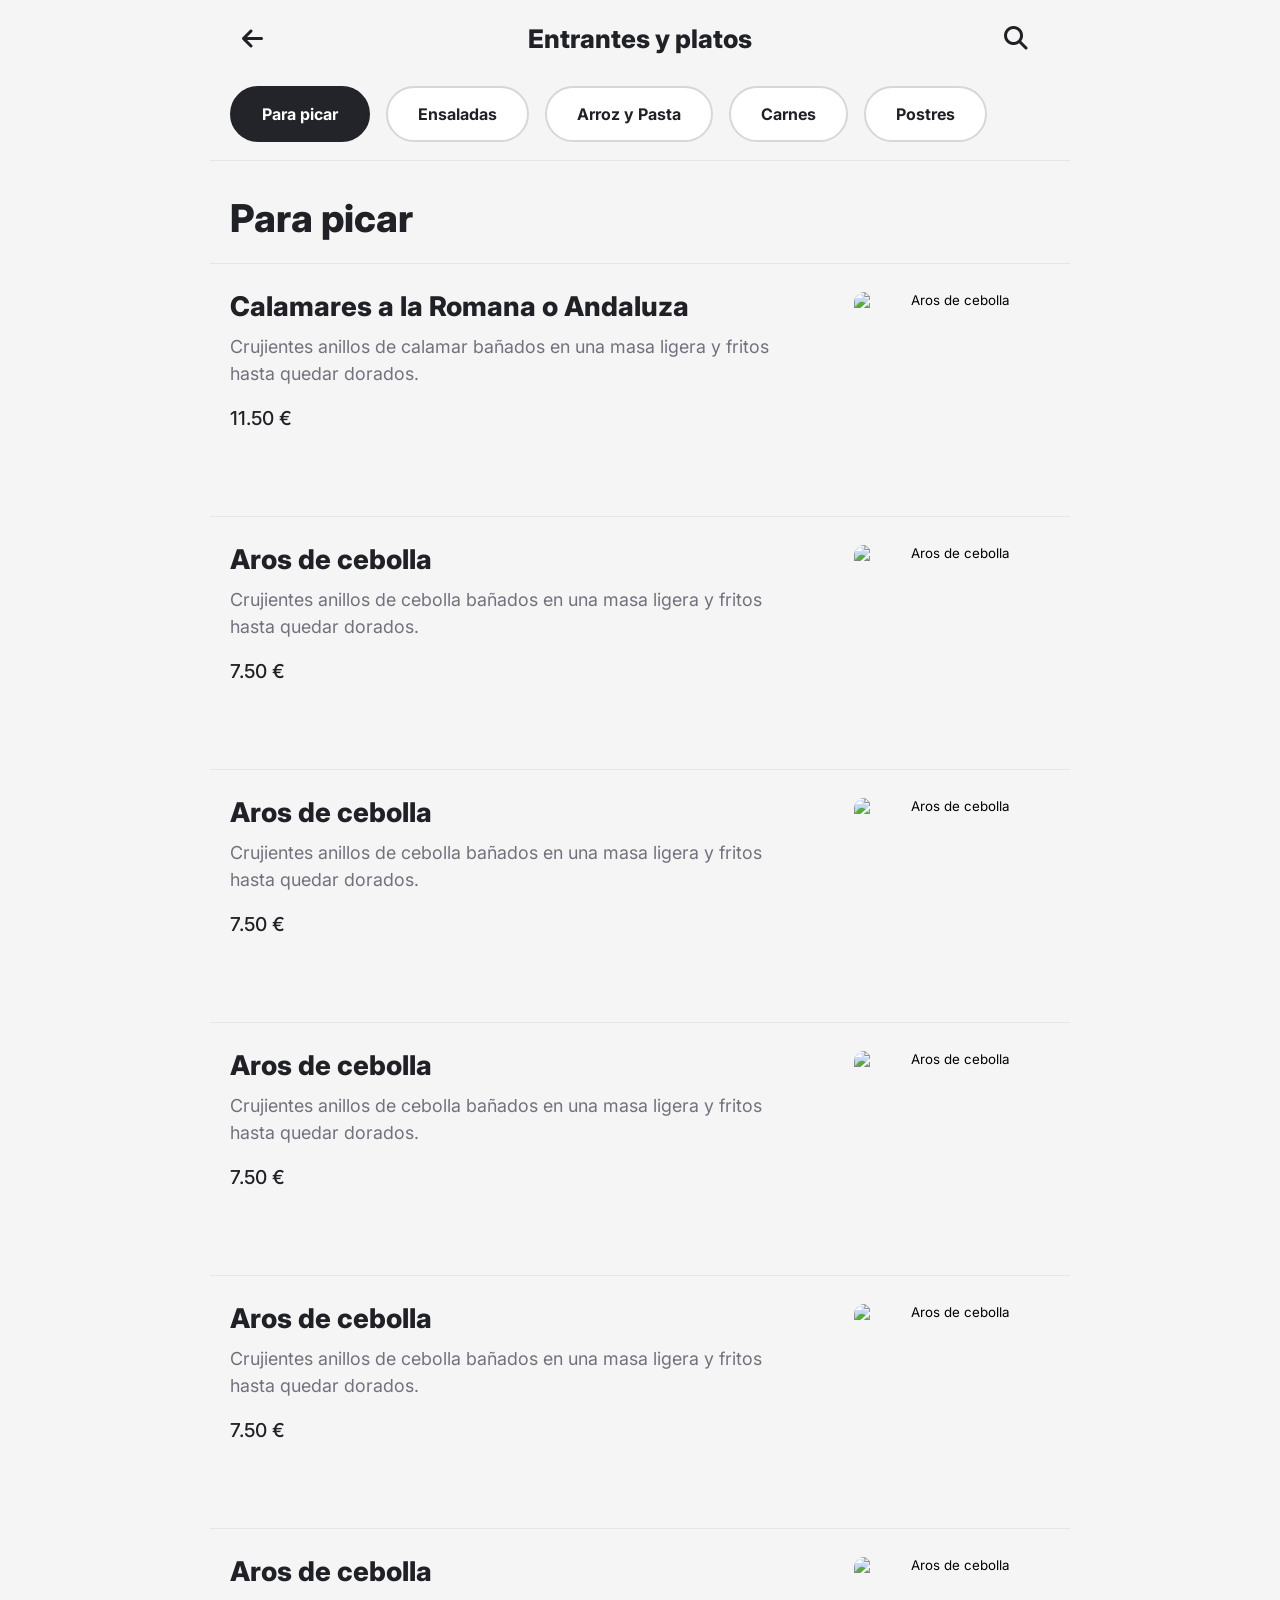
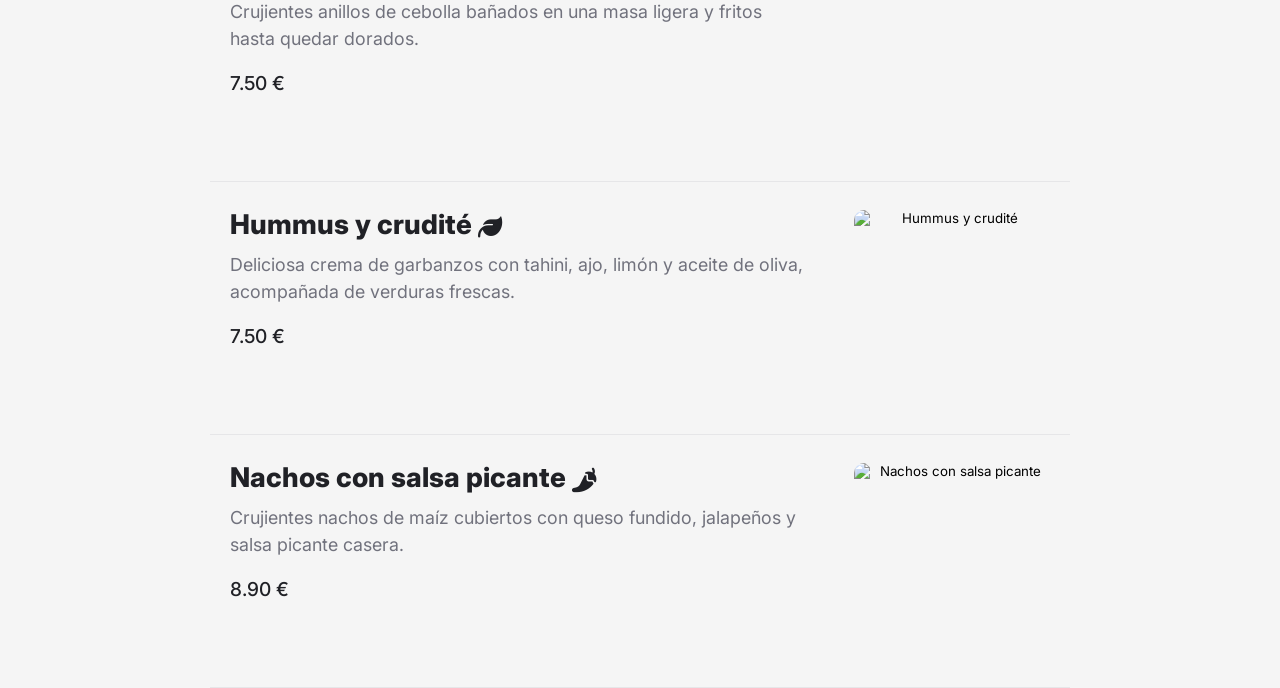
==== carta.html @ 582e1b20 "Fontana" ====
<!DOCTYPE html>
<html lang="es">

<head>
    <meta charset="UTF-8" />
    <meta name="viewport" content="width=device-width, initial-scale=1.0" />
    <title>Entrantes y platos | La Fontana</title>
    <link rel="preconnect" href="https://fonts.googleapis.com" />
    <link rel="preconnect" href="https://fonts.gstatic.com" crossorigin />
    <link href="https://fonts.googleapis.com/css2?family=Inter:wght@400;500;600;700;800&display=swap"
        rel="stylesheet" />
    <link rel="stylesheet" href="https://cdnjs.cloudflare.com/ajax/libs/font-awesome/6.5.2/css/all.min.css" />
    <link rel="stylesheet" href="styles.css" />
</head>

<body class="menu-page-body">
    <main class="mobile-menu-page">
        <header class="menu-topbar">
            <a href="index.html" class="icon-btn" aria-label="Volver al inicio">
                <i class="fa-solid fa-arrow-left"></i>
            </a>

            <h1>Entrantes y platos</h1>

            <button class="icon-btn" aria-label="Buscar">
                <i class="fa-solid fa-magnifying-glass"></i>
            </button>
        </header>

        <section class="category-slider">
            <button class="category-pill active" data-filter="para-picar">Para picar</button>
            <button class="category-pill" data-filter="ensaladas">Ensaladas</button>
            <button class="category-pill" data-filter="arroz-pasta">Arroz y Pasta</button>
            <button class="category-pill" data-filter="carnes">Carnes</button>
            <button class="category-pill" data-filter="postres">Postres</button>
        </section>

        <section class="menu-section active" data-section="para-picar">
            <div class="section-title-block">
                <h2>Para picar</h2>
            </div>

            <article class="list-card">
                <div class="list-card-content">
                    <h3>Calamares a la Romana o Andaluza</h3>
                    <p>
                        Crujientes anillos de calamar bañados en una masa ligera y fritos
                        hasta quedar dorados.
                    </p>
                    <div class="list-card-meta">
                        <span class="price">11.50 €</span>
                    </div>
                </div>

                <button class="list-card-image" aria-label="Ampliar imagen de Aros de cebolla"
                    data-full="https://images.unsplash.com/photo-1639024471283-03518883512d?auto=format&fit=crop&w=1200&q=80">
                    <img src="https://images.unsplash.com/photo-1639024471283-03518883512d?auto=format&fit=crop&w=500&q=80"
                        alt="Aros de cebolla" />
                </button>
            </article>

            <article class="list-card">
                <div class="list-card-content">
                    <h3>Aros de cebolla</h3>
                    <p>
                        Crujientes anillos de cebolla bañados en una masa ligera y fritos
                        hasta quedar dorados.
                    </p>
                    <div class="list-card-meta">
                        <span class="price">7.50 €</span>
                    </div>
                </div>
            
                <button class="list-card-image" aria-label="Ampliar imagen de Aros de cebolla"
                    data-full="https://images.unsplash.com/photo-1639024471283-03518883512d?auto=format&fit=crop&w=1200&q=80">
                    <img src="https://images.unsplash.com/photo-1639024471283-03518883512d?auto=format&fit=crop&w=500&q=80"
                        alt="Aros de cebolla" />
                </button>
            </article>

            <article class="list-card">
                <div class="list-card-content">
                    <h3>Aros de cebolla</h3>
                    <p>
                        Crujientes anillos de cebolla bañados en una masa ligera y fritos
                        hasta quedar dorados.
                    </p>
                    <div class="list-card-meta">
                        <span class="price">7.50 €</span>
                    </div>
                </div>
            
                <button class="list-card-image" aria-label="Ampliar imagen de Aros de cebolla"
                    data-full="https://images.unsplash.com/photo-1639024471283-03518883512d?auto=format&fit=crop&w=1200&q=80">
                    <img src="https://images.unsplash.com/photo-1639024471283-03518883512d?auto=format&fit=crop&w=500&q=80"
                        alt="Aros de cebolla" />
                </button>
            </article>

            <article class="list-card">
                <div class="list-card-content">
                    <h3>Aros de cebolla</h3>
                    <p>
                        Crujientes anillos de cebolla bañados en una masa ligera y fritos
                        hasta quedar dorados.
                    </p>
                    <div class="list-card-meta">
                        <span class="price">7.50 €</span>
                    </div>
                </div>
            
                <button class="list-card-image" aria-label="Ampliar imagen de Aros de cebolla"
                    data-full="https://images.unsplash.com/photo-1639024471283-03518883512d?auto=format&fit=crop&w=1200&q=80">
                    <img src="https://images.unsplash.com/photo-1639024471283-03518883512d?auto=format&fit=crop&w=500&q=80"
                        alt="Aros de cebolla" />
                </button>
            </article>

            <article class="list-card">
                <div class="list-card-content">
                    <h3>Aros de cebolla</h3>
                    <p>
                        Crujientes anillos de cebolla bañados en una masa ligera y fritos
                        hasta quedar dorados.
                    </p>
                    <div class="list-card-meta">
                        <span class="price">7.50 €</span>
                    </div>
                </div>
            
                <button class="list-card-image" aria-label="Ampliar imagen de Aros de cebolla"
                    data-full="https://images.unsplash.com/photo-1639024471283-03518883512d?auto=format&fit=crop&w=1200&q=80">
                    <img src="https://images.unsplash.com/photo-1639024471283-03518883512d?auto=format&fit=crop&w=500&q=80"
                        alt="Aros de cebolla" />
                </button>
            </article>

            <article class="list-card">
                <div class="list-card-content">
                    <h3>Aros de cebolla</h3>
                    <p>
                        Crujientes anillos de cebolla bañados en una masa ligera y fritos
                        hasta quedar dorados.
                    </p>
                    <div class="list-card-meta">
                        <span class="price">7.50 €</span>
                    </div>
                </div>
            
                <button class="list-card-image" aria-label="Ampliar imagen de Aros de cebolla"
                    data-full="https://images.unsplash.com/photo-1639024471283-03518883512d?auto=format&fit=crop&w=1200&q=80">
                    <img src="https://images.unsplash.com/photo-1639024471283-03518883512d?auto=format&fit=crop&w=500&q=80"
                        alt="Aros de cebolla" />
                </button>
            </article>

            <article class="list-card">
                <div class="list-card-content">
                    <h3>Hummus y crudité <i class="fa-solid fa-leaf inline-icon"></i></h3>
                    <p>
                        Deliciosa crema de garbanzos con tahini, ajo, limón y aceite de oliva,
                        acompañada de verduras frescas.
                    </p>
                    <div class="list-card-meta">
                        <span class="price">7.50 €</span>
                    </div>
                </div>

                <button class="list-card-image" aria-label="Ampliar imagen de Hummus y crudité"
                    data-full="https://images.unsplash.com/photo-1547592180-85f173990554?auto=format&fit=crop&w=1200&q=80">
                    <img src="https://images.unsplash.com/photo-1547592180-85f173990554?auto=format&fit=crop&w=500&q=80"
                        alt="Hummus y crudité" />
                </button>
            </article>

            <article class="list-card">
                <div class="list-card-content">
                    <h3>Nachos con salsa picante <i class="fa-solid fa-pepper-hot inline-icon"></i></h3>
                    <p>
                        Crujientes nachos de maíz cubiertos con queso fundido, jalapeños y
                        salsa picante casera.
                    </p>
                    <div class="list-card-meta">
                        <span class="price">8.90 €</span>
                    </div>
                </div>

                <button class="list-card-image" aria-label="Ampliar imagen de Nachos con salsa picante"
                    data-full="https://images.unsplash.com/photo-1513456852971-30c0b8199d4d?auto=format&fit=crop&w=1200&q=80">
                    <img src="https://images.unsplash.com/photo-1513456852971-30c0b8199d4d?auto=format&fit=crop&w=500&q=80"
                        alt="Nachos con salsa picante" />
                </button>
            </article>
        </section>

        <section class="menu-section" data-section="ensaladas">
            <div class="section-title-block">
                <h2>Ensaladas</h2>
            </div>

            <article class="list-card">
                <div class="list-card-content">
                    <h3>Ensalada César</h3>
                    <p>
                        Lechuga romana, pollo crujiente, parmesano, picatostes y salsa César.
                    </p>
                    <div class="list-card-meta">
                        <span class="price">10.50 €</span>
                    </div>
                </div>

                <button class="list-card-image"
                    data-full="https://images.unsplash.com/photo-1546793665-c74683f339c1?auto=format&fit=crop&w=1200&q=80"
                    aria-label="Ampliar imagen de Ensalada César">
                    <img src="https://images.unsplash.com/photo-1546793665-c74683f339c1?auto=format&fit=crop&w=500&q=80"
                        alt="Ensalada César" />
                </button>
            </article>

            <article class="list-card">
                <div class="list-card-content">
                    <h3>Ensalada burrata</h3>
                    <p>
                        Tomate cherry, burrata cremosa, pesto suave y hojas frescas.
                    </p>
                    <div class="list-card-meta">
                        <span class="price">11.90 €</span>
                    </div>
                </div>

                <button class="list-card-image"
                    data-full="https://images.unsplash.com/photo-1547592180-85f173990554?auto=format&fit=crop&w=1200&q=80"
                    aria-label="Ampliar imagen de Ensalada burrata">
                    <img src="https://images.unsplash.com/photo-1547592180-85f173990554?auto=format&fit=crop&w=500&q=80"
                        alt="Ensalada burrata" />
                </button>
            </article>
        </section>

        <section class="menu-section" data-section="arroz-pasta">
            <div class="section-title-block">
                <h2>Arroz y Pasta</h2>
            </div>

            <article class="list-card">
                <div class="list-card-content">
                    <h3>Carbonara italiana</h3>
                    <p>
                        Pasta al dente con guanciale, yema de huevo, parmesano y pimienta negra.
                    </p>
                    <div class="list-card-meta">
                        <span class="price">13.50 €</span>
                    </div>
                </div>

                <button class="list-card-image"
                    data-full="https://images.unsplash.com/photo-1621996346565-e3dbc646d9a9?auto=format&fit=crop&w=1200&q=80"
                    aria-label="Ampliar imagen de Carbonara italiana">
                    <img src="https://images.unsplash.com/photo-1621996346565-e3dbc646d9a9?auto=format&fit=crop&w=500&q=80"
                        alt="Carbonara italiana" />
                </button>
            </article>

            <article class="list-card">
                <div class="list-card-content">
                    <h3>Risotto de setas</h3>
                    <p>
                        Arroz meloso con setas salteadas, parmesano y aroma de trufa.
                    </p>
                    <div class="list-card-meta">
                        <span class="price">14.20 €</span>
                    </div>
                </div>

                <button class="list-card-image"
                    data-full="https://images.unsplash.com/photo-1476124369491-e7addf5db371?auto=format&fit=crop&w=1200&q=80"
                    aria-label="Ampliar imagen de Risotto de setas">
                    <img src="https://images.unsplash.com/photo-1476124369491-e7addf5db371?auto=format&fit=crop&w=500&q=80"
                        alt="Risotto de setas" />
                </button>
            </article>
        </section>

        <section class="menu-section" data-section="carnes">
            <div class="section-title-block">
                <h2>Carnes</h2>
            </div>

            <article class="list-card">
                <div class="list-card-content">
                    <h3>Entrecot a la brasa</h3>
                    <p>
                        Corte premium acompañado de patatas rústicas y verduras salteadas.
                    </p>
                    <div class="list-card-meta">
                        <span class="price">21.90 €</span>
                    </div>
                </div>

                <button class="list-card-image"
                    data-full="https://images.unsplash.com/photo-1558030006-450675393462?auto=format&fit=crop&w=1200&q=80"
                    aria-label="Ampliar imagen de Entrecot a la brasa">
                    <img src="https://images.unsplash.com/photo-1558030006-450675393462?auto=format&fit=crop&w=500&q=80"
                        alt="Entrecot a la brasa" />
                </button>
            </article>
        </section>

        <section class="menu-section" data-section="postres">
            <div class="section-title-block">
                <h2>Postres</h2>
            </div>

            <article class="list-card">
                <div class="list-card-content">
                    <h3>Tiramisú casero</h3>
                    <p>
                        Cremoso, intenso y acabado con cacao puro.
                    </p>
                    <div class="list-card-meta">
                        <span class="price">6.80 €</span>
                    </div>
                </div>

                <button class="list-card-image"
                    data-full="https://images.unsplash.com/photo-1563805042-7684c019e1cb?auto=format&fit=crop&w=1200&q=80"
                    aria-label="Ampliar imagen de Tiramisú casero">
                    <img src="https://images.unsplash.com/photo-1563805042-7684c019e1cb?auto=format&fit=crop&w=500&q=80"
                        alt="Tiramisú casero" />
                </button>
            </article>
        </section>
    </main>

    <div class="image-modal" id="imageModal" aria-hidden="true">
        <button class="image-modal-close" id="closeModal" aria-label="Cerrar imagen">
            <i class="fa-solid fa-xmark"></i>
        </button>
        <img id="modalImage" src="" alt="Imagen ampliada del plato" />
    </div>

    <script src="script.js"></script>
</body>

</html>
---- styles.css ----
:root {
    --bg-dark: #0b0b0b;
    --bg-soft: #131313;
    --surface: #171717;
    --surface-2: #202020;
    --text-light: #ffffff;
    --muted-light: #b8b8b8;
    --border-dark: rgba(255, 255, 255, 0.08);
    --primary: #8a0f4d;
    --primary-hover: #a8155c;
    --primary-soft: rgba(138, 15, 77, 0.14);
    --accent: #f2bfd8;
    --shadow: 0 18px 45px rgba(0, 0, 0, 0.35);
    --radius: 20px;
    --container: 1200px;
    --transition: 0.3s ease;

    --menu-bg: #f5f5f5;
    --menu-white: #ffffff;
    --menu-text: #202126;
    --menu-muted: #71727d;
    --menu-line: #e6e6e8;
    --pill: #ffffff;
    --pill-border: #d7d7db;
    --pill-active: #23242a;
    --pill-active-text: #ffffff;
}

/* -------------------- RESET -------------------- */

* {
    margin: 0;
    padding: 0;
    box-sizing: border-box;
}

html {
    scroll-behavior: smooth;
}

body {
    font-family: "Inter", sans-serif;
}

a {
    color: inherit;
    text-decoration: none;
}

button {
    font-family: inherit;
    border: none;
    background: none;
    cursor: pointer;
}

img {
    width: 100%;
    display: block;
}

/* -------------------- HOME / GENERAL -------------------- */

.site-body {
    background: var(--bg-dark);
    color: var(--text-light);
}

.container {
    width: min(100% - 32px, var(--container));
    margin: 0 auto;
}

.site-header {
    position: sticky;
    top: 0;
    z-index: 100;
    background: rgba(0, 0, 0, 0.92);
    backdrop-filter: blur(12px);
    border-bottom: 1px solid var(--border-dark);
}

.nav {
    min-height: 88px;
    display: flex;
    align-items: center;
    justify-content: space-between;
    gap: 32px;
}

.logo {
    display: flex;
    align-items: center;
    gap: 16px;
    flex-shrink: 0;
}

.logo-image {
    width: 72px;
    height: auto;
    object-fit: contain;
}

.logo-text {
    font-size: 1.15rem;
    font-weight: 800;
    color: var(--text-light);
    line-height: 1.1;
    white-space: nowrap;
}

.nav-links {
    display: flex;
    align-items: center;
    gap: 36px;
    margin-left: auto;
}

.nav-links a {
    color: rgba(255, 255, 255, 0.72);
    font-size: 1rem;
    font-weight: 600;
    transition: var(--transition);
}

.nav-links a:hover,
.nav-links a.active {
    color: var(--text-light);
}

.menu-toggle {
    display: none;
    color: var(--text-light);
    font-size: 1.5rem;
}

/* -------------------- HERO -------------------- */

.hero {
    position: relative;
    min-height: fit-content;
    display: flex;
    align-items: center;
    background-image: url("/Assets/fondo2fontana.png");
    background-size: cover;
    background-position: center;
    padding: 80px 0 120px;
}

.hero-overlay {
    position: absolute;
    inset: 0;
    background: linear-gradient(180deg,
            rgba(0, 0, 0, 0.55) 0%,
            rgba(0, 0, 0, 0.72) 45%,
            rgba(0, 0, 0, 0.82) 100%);
}

.hero-content {
    position: relative;
    z-index: 2;
    max-width: 760px;
    padding-top: 20px;
}

.section-kicker {
    color: var(--accent);
    text-transform: uppercase;
    letter-spacing: 3px;
    font-size: 0.95rem;
    font-weight: 700;
    margin-bottom: 20px;
}

.hero h1,
.section-heading h2,
.about-content h2 {
    font-family: "Cormorant Garamond", serif;
    font-weight: 700;
}

.hero h1 {
    font-size: clamp(4rem, 8vw, 6.2rem);
    line-height: 0.95;
    color: var(--text-light);
    margin-bottom: 22px;
}

.hero-subtitle {
    max-width: 720px;
    font-size: 1.35rem;
    line-height: 1.45;
    color: rgba(255, 255, 255, 0.82);
    margin-bottom: 34px;
}

.hero-actions {
    display: flex;
    flex-wrap: wrap;
    gap: 16px;
}

.hero-info {
    margin-top: 38px;
    display: grid;
    grid-template-columns: repeat(3, 1fr);
    gap: 16px;
}

.hero-info div {
    background: rgba(255, 255, 255, 0.05);
    border: 1px solid rgba(255, 255, 255, 0.08);
    border-radius: 16px;
    padding: 16px;
    backdrop-filter: blur(8px);
}

.hero-info strong {
    display: block;
    margin-bottom: 4px;
    font-size: 0.95rem;
}

.hero-info span {
    color: var(--muted-light);
    font-size: 0.92rem;
}

/* -------------------- BUTTONS -------------------- */

.btn {
    display: inline-flex;
    align-items: center;
    justify-content: center;
    min-width: 180px;
    padding: 16px 26px;
    border-radius: 14px;
    font-size: 1.05rem;
    font-weight: 700;
    transition: var(--transition);
}

.btn-primary {
    background: var(--primary);
    color: var(--text-light);
    box-shadow: 0 10px 30px rgba(161, 15, 90, 0.28);
}

.btn-primary:hover {
    background: var(--primary-hover);
    transform: translateY(-2px);
}

.btn-secondary {
    background: rgba(0, 0, 0, 0.25);
    color: var(--text-light);
    border: 1px solid rgba(255, 255, 255, 0.18);
}

.btn-secondary:hover {
    border-color: rgba(255, 255, 255, 0.4);
    background: rgba(255, 255, 255, 0.06);
}

/* -------------------- SECTIONS -------------------- */

.section {
    padding: 96px 0;
}

.section-dark {
    background: linear-gradient(180deg, var(--bg-dark) 0%, var(--bg-soft) 100%);
}

.section-heading {
    margin-bottom: 42px;
    max-width: 720px;
}

.section-heading.center {
    text-align: center;
    margin-inline: auto;
}

.section-heading h2,
.about-content h2 {
    font-size: clamp(2.3rem, 4vw, 4rem);
    line-height: 0.98;
    margin-bottom: 14px;
}

.section-heading p,
.about-content p,
.benefit-card p,
.dish-card-content p {
    color: var(--muted-light);
}

/* -------------------- CARDS -------------------- */

.cards-grid {
    display: grid;
    grid-template-columns: repeat(3, 1fr);
    gap: 24px;
}

.dish-card,
.benefit-card {
    background: var(--surface);
    border: 1px solid var(--border-dark);
    border-radius: var(--radius);
    overflow: hidden;
    transition: var(--transition);
    box-shadow: var(--shadow);
}

.dish-card:hover,
.benefit-card:hover {
    transform: translateY(-6px);
    border-color: rgba(138, 15, 77, 0.45);
}

.dish-card img {
    height: 260px;
    object-fit: cover;
}

.dish-card-content {
    padding: 22px;
}

.dish-card-content h3,
.benefit-card h3 {
    font-size: 1.25rem;
    margin-bottom: 8px;
}

/* -------------------- ABOUT -------------------- */

.about-grid {
    display: grid;
    grid-template-columns: 1.1fr 1fr;
    gap: 42px;
    align-items: center;
}

.about-image img {
    min-height: 520px;
    object-fit: cover;
    border-radius: 28px;
}

.about-content {
    display: flex;
    flex-direction: column;
    gap: 16px;
    align-items: flex-start;
}

.feature-list {
    list-style: none;
    display: grid;
    gap: 10px;
    color: var(--muted-light);
}

.feature-list i {
    color: var(--accent);
    margin-right: 8px;
}

/* -------------------- BENEFITS -------------------- */

.benefits-grid {
    display: grid;
    grid-template-columns: repeat(3, 1fr);
    gap: 24px;
}

.benefit-card {
    padding: 28px;
}

.benefit-card i {
    width: 56px;
    height: 56px;
    display: grid;
    place-items: center;
    border-radius: 16px;
    background: var(--primary-soft);
    color: var(--accent);
    font-size: 1.2rem;
    margin-bottom: 18px;
}

/* -------------------- FOOTER -------------------- */

.site-footer {
    padding: 42px 0;
    background: #090909;
    border-top: 1px solid var(--border-dark);
    color: var(--text-light);
}

.footer-grid {
    display: grid;
    grid-template-columns: repeat(3, 1fr);
    gap: 24px;
}

.site-footer h3,
.site-footer h4 {
    margin-bottom: 10px;
}

.site-footer p,
.site-footer a {
    color: var(--muted-light);
}

/* -------------------- FLOATING BUTTON -------------------- */

.floating-reserve {
    position: fixed;
    right: 20px;
    bottom: 20px;
    z-index: 120;
    display: inline-flex;
    align-items: center;
    gap: 10px;
    background: var(--primary);
    color: var(--text-light);
    padding: 14px 18px;
    border-radius: 999px;
    box-shadow: 0 18px 35px rgba(138, 15, 77, 0.35);
    transition: var(--transition);
}

.floating-reserve:hover {
    background: var(--primary-hover);
    transform: translateY(-2px);
}

/* -------------------- REVEAL -------------------- */

.reveal {
    opacity: 0;
    transform: translateY(24px);
    transition: 0.7s ease;
}

.reveal.visible {
    opacity: 1;
    transform: translateY(0);
}

/* -------------------- CARTA / PIZZAS ESTILO APP -------------------- */

.menu-page-body {
    background: var(--menu-bg);
    color: var(--menu-text);
}

.mobile-menu-page {
    max-width: 860px;
    margin: 0 auto;
    min-height: 100vh;
    background: var(--menu-bg);
}

.menu-topbar {
    display: grid;
    grid-template-columns: 56px 1fr 56px;
    align-items: center;
    gap: 12px;
    padding: 16px 20px 12px;
    background: var(--menu-bg);
    position: sticky;
    top: 0;
    z-index: 20;
}

.menu-topbar h1 {
    text-align: center;
    font-size: clamp(1.5rem, 2vw, 2.2rem);
    font-weight: 800;
}

.icon-btn {
    width: 44px;
    height: 44px;
    border-radius: 50%;
    background: transparent;
    color: var(--menu-text);
    display: grid;
    place-items: center;
    font-size: 1.5rem;
}

/* -------------------- CATEGORY PILLS -------------------- */

.category-slider {
    display: flex;
    gap: 16px;
    overflow-x: auto;
    padding: 14px 20px 18px;
    background: var(--menu-bg);
    position: sticky;
    top: 72px;
    z-index: 19;
    border-bottom: 1px solid var(--menu-line);
}

.category-slider::-webkit-scrollbar {
    display: none;
}

.category-pill {
    flex: 0 0 auto;
    padding: 16px 30px;
    border-radius: 999px;
    border: 2px solid var(--pill-border);
    background: var(--pill);
    color: var(--menu-text);
    font-size: 1rem;
    font-weight: 700;
    transition: 0.2s ease;
}

.category-pill.active {
    background: var(--pill-active);
    color: var(--pill-active-text);
    border-color: var(--pill-active);
}

/* -------------------- MENU LIST -------------------- */

.section-title-block {
    padding: 34px 20px 22px;
}

.section-title-block h2 {
    font-size: clamp(2rem, 3vw, 3.1rem);
    font-weight: 800;
}

.menu-section {
    display: none;
}

.menu-section.active {
    display: block;
}

.list-card {
    display: grid;
    grid-template-columns: 1fr 196px;
    gap: 20px;
    align-items: start;
    padding: 28px 20px;
    border-top: 1px solid var(--menu-line);
}

.list-card:last-child {
    border-bottom: 1px solid var(--menu-line);
}

.list-card-content h3 {
    margin-bottom: 12px;
    font-size: clamp(1.7rem, 2vw, 2.15rem);
    line-height: 1.1;
    font-weight: 800;
    color: var(--menu-text);
}

.list-card-content p {
    margin-bottom: 18px;
    color: var(--menu-muted);
    font-size: clamp(1rem, 1.4vw, 1.2rem);
    line-height: 1.5;
    max-width: 95%;
}

.inline-icon {
    font-size: 0.9em;
    vertical-align: middle;
}

.list-card-meta {
    display: flex;
    align-items: center;
    gap: 10px;
}

.price {
    font-size: clamp(1.1rem, 1.5vw, 1.35rem);
    font-weight: 500;
    color: var(--menu-text);
}

.list-card-image {
    padding: 0;
}

.list-card-image img {
    aspect-ratio: 1 / 1;
    object-fit: cover;
    border-radius: 10px;
    transition: transform 0.25s ease;
}

.list-card-image:hover img {
    transform: scale(1.03);
}

/* -------------------- IMAGE MODAL -------------------- */

.image-modal {
    position: fixed;
    inset: 0;
    background: rgba(0, 0, 0, 0.82);
    display: none;
    align-items: center;
    justify-content: center;
    padding: 24px;
    z-index: 1000;
}

.image-modal.open {
    display: flex;
}

.image-modal img {
    max-width: min(100%, 900px);
    max-height: 85vh;
    border-radius: 18px;
    object-fit: contain;
    box-shadow: 0 20px 60px rgba(0, 0, 0, 0.35);
}

.image-modal-close {
    position: absolute;
    top: 20px;
    right: 20px;
    width: 46px;
    height: 46px;
    border-radius: 50%;
    background: rgba(255, 255, 255, 0.12);
    color: white;
    font-size: 1.3rem;
}

/* -------------------- RESPONSIVE -------------------- */

@media (max-width: 1024px) {
    .logo-image {
        width: 60px;
    }

    .logo-text {
        font-size: 1rem;
    }

    .nav-links {
        gap: 24px;
    }

    .hero-subtitle {
        font-size: 1.15rem;
        max-width: 620px;
    }

    .cards-grid,
    .benefits-grid {
        grid-template-columns: repeat(2, 1fr);
    }

    .about-grid,
    .footer-grid,
    .hero-info {
        grid-template-columns: 1fr;
    }
}

@media (max-width: 768px) {
    .nav {
        min-height: 78px;
    }

    .logo-image {
        width: 52px;
    }

    .logo-text {
        font-size: 0.95rem;
        white-space: normal;
    }

    .menu-toggle {
        display: block;
    }

    .nav-links {
        position: absolute;
        top: 78px;
        left: 0;
        right: 0;
        display: none;
        flex-direction: column;
        gap: 18px;
        padding: 22px;
        background: #0a0a0a;
        border-bottom: 1px solid var(--border-dark);
    }

    .nav-links.open {
        display: flex;
    }

    .hero {
        min-height: calc(100vh - 78px);
        padding: 56px 0 90px;
    }

    .hero-content {
        max-width: 100%;
        padding-top: 0;
    }

    .section-kicker {
        font-size: 0.8rem;
        letter-spacing: 2px;
        margin-bottom: 14px;
    }

    .hero h1 {
        font-size: clamp(3rem, 12vw, 4.4rem);
        margin-bottom: 16px;
    }

    .hero-subtitle {
        font-size: 1rem;
        line-height: 1.5;
        margin-bottom: 26px;
    }

    .hero-actions {
        flex-direction: column;
        align-items: stretch;
    }

    .btn {
        width: 100%;
        min-width: unset;
    }

    .cards-grid,
    .benefits-grid {
        grid-template-columns: 1fr;
    }

    .dish-card img {
        height: 230px;
    }

    .section {
        padding: 74px 0;
    }

    .about-image img {
        min-height: 360px;
    }

    .floating-reserve {
        right: 14px;
        bottom: 14px;
        padding: 12px 16px;
    }

    .menu-topbar {
        grid-template-columns: 44px 1fr 44px;
        padding: 14px 16px 10px;
    }

    .category-slider {
        top: 68px;
        gap: 12px;
        padding: 12px 16px 16px;
    }

    .category-pill {
        padding: 13px 22px;
        font-size: 0.98rem;
    }

    .section-title-block {
        padding: 26px 16px 18px;
    }

    .list-card {
        grid-template-columns: 1fr 120px;
        gap: 16px;
        padding: 22px 16px;
    }

    .list-card-content h3 {
        font-size: 1.35rem;
    }

    .list-card-content p {
        font-size: 0.98rem;
        margin-bottom: 14px;
    }
}
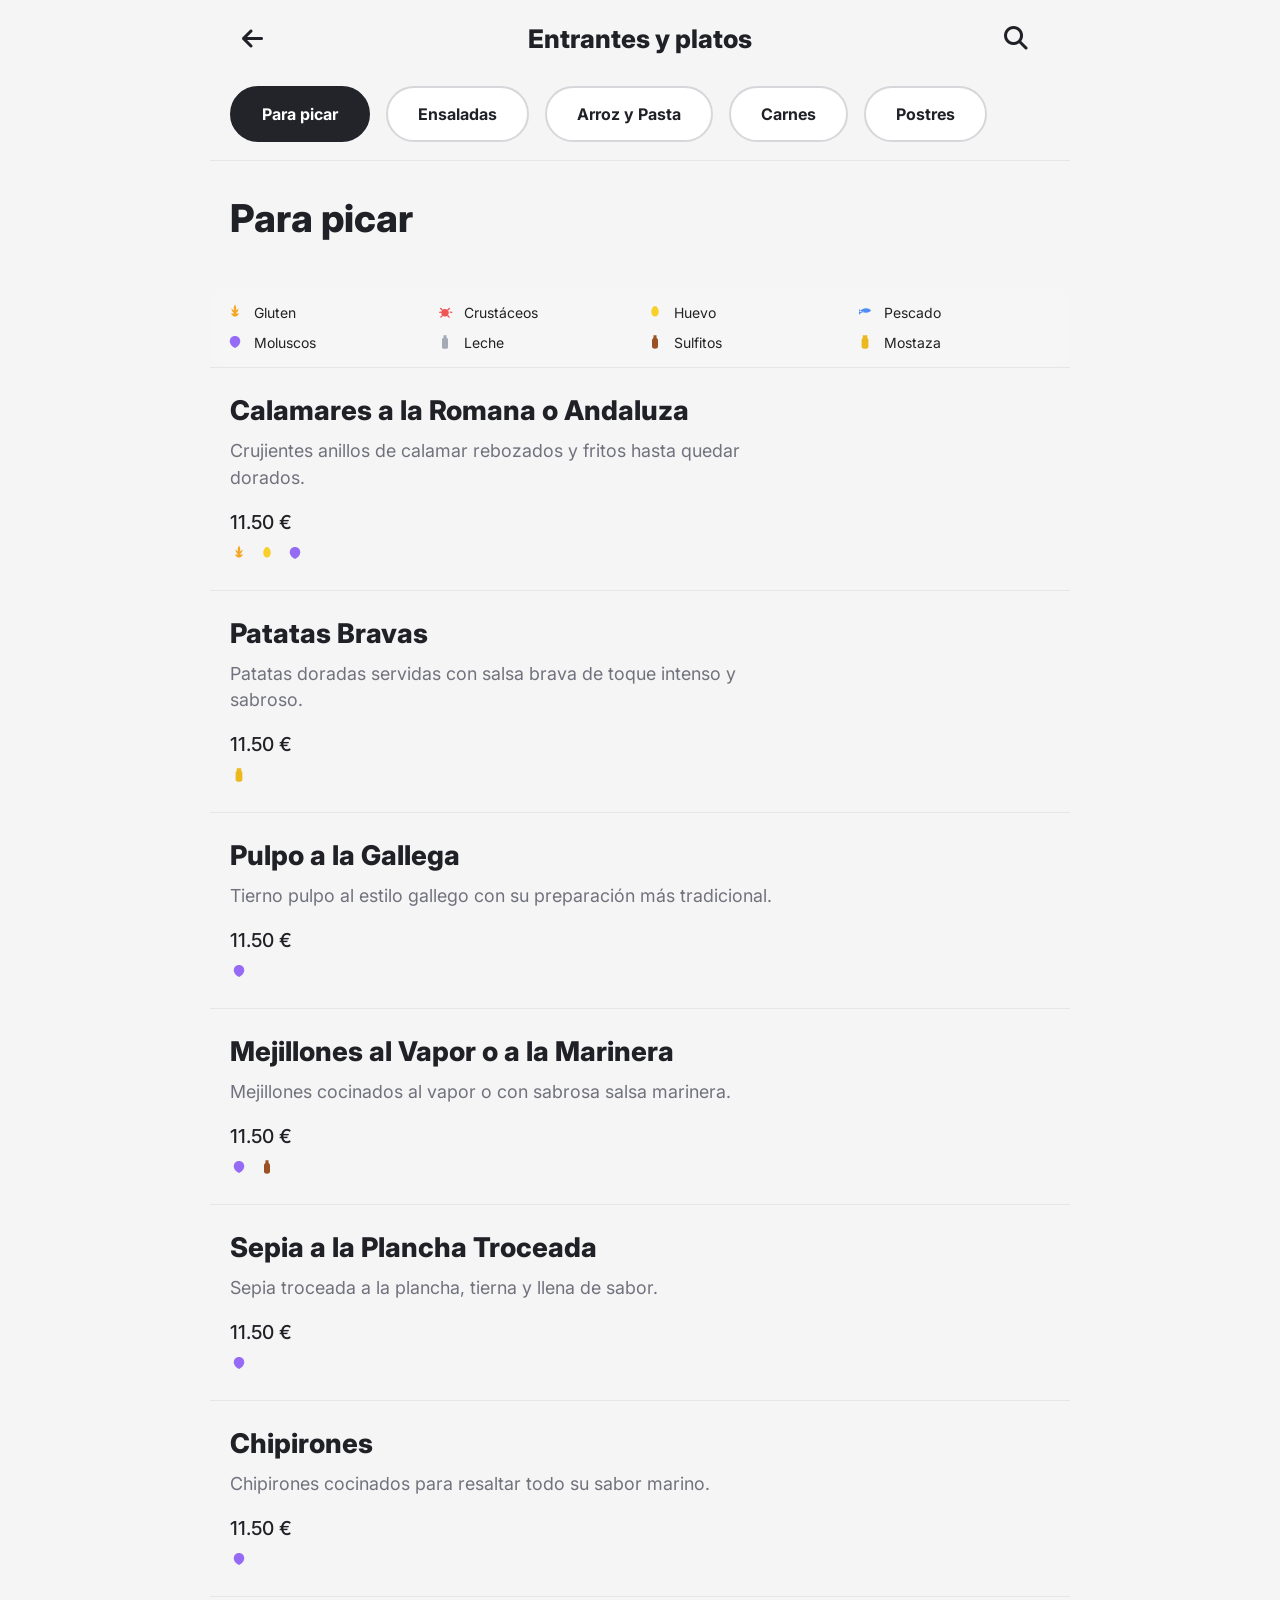
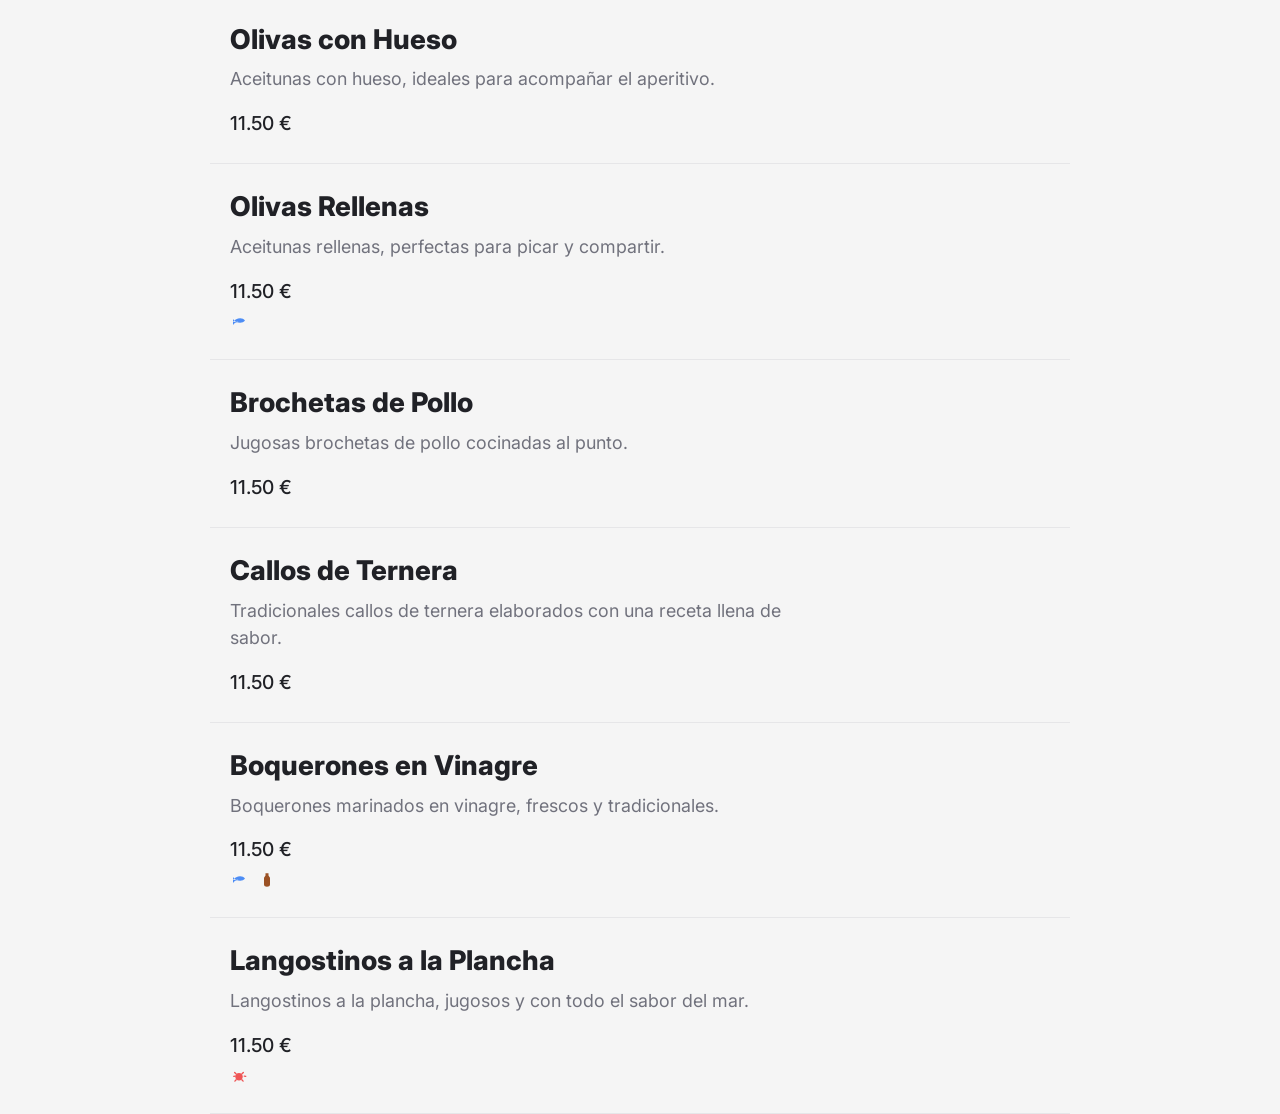
==== commit 21794e7f: "ftn3" ====
--- a/carta.html
+++ b/carta.html
@@ -1,19 +1,33 @@
-<!DOCTYPE html>
-<html lang="es">
+
 
 <head>
     <meta charset="UTF-8" />
     <meta name="viewport" content="width=device-width, initial-scale=1.0" />
     <title>Entrantes y platos | La Fontana</title>
+
     <link rel="preconnect" href="https://fonts.googleapis.com" />
     <link rel="preconnect" href="https://fonts.gstatic.com" crossorigin />
     <link href="https://fonts.googleapis.com/css2?family=Inter:wght@400;500;600;700;800&display=swap"
         rel="stylesheet" />
     <link rel="stylesheet" href="https://cdnjs.cloudflare.com/ajax/libs/font-awesome/6.5.2/css/all.min.css" />
+
     <link rel="stylesheet" href="styles.css" />
+    <link rel="stylesheet" href="alergenos.css" />
 </head>
+<script>
+    fetch("alergenos.html")
+        .then(response => response.text())
+        .then(svg => {
+            document.getElementById("svg-alergenos").innerHTML = svg;
+        })
+        .catch(error => {
+            console.error("No se pudieron cargar los iconos de alérgenos:", error);
+        });
+</script>
 
 <body class="menu-page-body">
+    <div id="svg-alergenos" aria-hidden="true"></div>
+
     <main class="mobile-menu-page">
         <header class="menu-topbar">
             <a href="index.html" class="icon-btn" aria-label="Volver al inicio">
@@ -40,158 +54,254 @@
                 <h2>Para picar</h2>
             </div>
 
+            <!-- LEYENDA -->
+            <section class="allergen-legend" aria-label="Leyenda de alérgenos">
+                <div class="allergen-legend-item">
+                    <svg class="allergen-icon gluten" aria-hidden="true">
+                        <use href="#icon-gluten"></use>
+                    </svg>
+                    <span>Gluten</span>
+                </div>
+    
+</svg>
+                <div class="allergen-legend-item">
+                    <svg class="allergen-icon crustaceos" aria-hidden="true">
+                        <use href="#icon-crustaceos"></use>
+                    </svg>
+                    <span>Crustáceos</span>
+                </div>
+
+                <div class="allergen-legend-item">
+                    <svg class="allergen-icon huevo" aria-hidden="true">
+                        <use href="#icon-huevo"></use>
+                    </svg>
+                    <span>Huevo</span>
+                </div>
+
+                <div class="allergen-legend-item">
+                    <svg class="allergen-icon pescado" aria-hidden="true">
+                        <use href="#icon-pescado"></use>
+                    </svg>
+                    <span>Pescado</span>
+                </div>
+
+                <div class="allergen-legend-item">
+                    <svg class="allergen-icon moluscos" aria-hidden="true">
+                        <use href="#icon-moluscos"></use>
+                    </svg>
+                    <span>Moluscos</span>
+                </div>
+
+                <div class="allergen-legend-item">
+                    <svg class="allergen-icon leche" aria-hidden="true">
+                        <use href="#icon-leche"></use>
+                    </svg>
+                    <span>Leche</span>
+                </div>
+
+                <div class="allergen-legend-item">
+                    <svg class="allergen-icon sulfitos" aria-hidden="true">
+                        <use href="#icon-sulfitos"></use>
+                    </svg>
+                    <span>Sulfitos</span>
+                </div>
+
+                <div class="allergen-legend-item">
+                    <svg class="allergen-icon mostaza" aria-hidden="true">
+                        <use href="#icon-mostaza"></use>
+                    </svg>
+                    <span>Mostaza</span>
+                </div>
+            </section>
+
+            <!-- PLATOS -->
             <article class="list-card">
                 <div class="list-card-content">
                     <h3>Calamares a la Romana o Andaluza</h3>
-                    <p>
-                        Crujientes anillos de calamar bañados en una masa ligera y fritos
-                        hasta quedar dorados.
-                    </p>
-                    <div class="list-card-meta">
-                        <span class="price">11.50 €</span>
-                    </div>
-                </div>
-
-                <button class="list-card-image" aria-label="Ampliar imagen de Aros de cebolla"
-                    data-full="https://images.unsplash.com/photo-1639024471283-03518883512d?auto=format&fit=crop&w=1200&q=80">
-                    <img src="https://images.unsplash.com/photo-1639024471283-03518883512d?auto=format&fit=crop&w=500&q=80"
-                        alt="Aros de cebolla" />
-                </button>
-            </article>
-
-            <article class="list-card">
-                <div class="list-card-content">
-                    <h3>Aros de cebolla</h3>
-                    <p>
-                        Crujientes anillos de cebolla bañados en una masa ligera y fritos
-                        hasta quedar dorados.
-                    </p>
-                    <div class="list-card-meta">
-                        <span class="price">7.50 €</span>
-                    </div>
-                </div>
-            
-                <button class="list-card-image" aria-label="Ampliar imagen de Aros de cebolla"
-                    data-full="https://images.unsplash.com/photo-1639024471283-03518883512d?auto=format&fit=crop&w=1200&q=80">
-                    <img src="https://images.unsplash.com/photo-1639024471283-03518883512d?auto=format&fit=crop&w=500&q=80"
-                        alt="Aros de cebolla" />
-                </button>
-            </article>
-
-            <article class="list-card">
-                <div class="list-card-content">
-                    <h3>Aros de cebolla</h3>
-                    <p>
-                        Crujientes anillos de cebolla bañados en una masa ligera y fritos
-                        hasta quedar dorados.
-                    </p>
-                    <div class="list-card-meta">
-                        <span class="price">7.50 €</span>
-                    </div>
-                </div>
-            
-                <button class="list-card-image" aria-label="Ampliar imagen de Aros de cebolla"
-                    data-full="https://images.unsplash.com/photo-1639024471283-03518883512d?auto=format&fit=crop&w=1200&q=80">
-                    <img src="https://images.unsplash.com/photo-1639024471283-03518883512d?auto=format&fit=crop&w=500&q=80"
-                        alt="Aros de cebolla" />
-                </button>
-            </article>
-
-            <article class="list-card">
-                <div class="list-card-content">
-                    <h3>Aros de cebolla</h3>
-                    <p>
-                        Crujientes anillos de cebolla bañados en una masa ligera y fritos
-                        hasta quedar dorados.
-                    </p>
-                    <div class="list-card-meta">
-                        <span class="price">7.50 €</span>
-                    </div>
-                </div>
-            
-                <button class="list-card-image" aria-label="Ampliar imagen de Aros de cebolla"
-                    data-full="https://images.unsplash.com/photo-1639024471283-03518883512d?auto=format&fit=crop&w=1200&q=80">
-                    <img src="https://images.unsplash.com/photo-1639024471283-03518883512d?auto=format&fit=crop&w=500&q=80"
-                        alt="Aros de cebolla" />
-                </button>
-            </article>
-
-            <article class="list-card">
-                <div class="list-card-content">
-                    <h3>Aros de cebolla</h3>
-                    <p>
-                        Crujientes anillos de cebolla bañados en una masa ligera y fritos
-                        hasta quedar dorados.
-                    </p>
-                    <div class="list-card-meta">
-                        <span class="price">7.50 €</span>
-                    </div>
-                </div>
-            
-                <button class="list-card-image" aria-label="Ampliar imagen de Aros de cebolla"
-                    data-full="https://images.unsplash.com/photo-1639024471283-03518883512d?auto=format&fit=crop&w=1200&q=80">
-                    <img src="https://images.unsplash.com/photo-1639024471283-03518883512d?auto=format&fit=crop&w=500&q=80"
-                        alt="Aros de cebolla" />
-                </button>
-            </article>
-
-            <article class="list-card">
-                <div class="list-card-content">
-                    <h3>Aros de cebolla</h3>
-                    <p>
-                        Crujientes anillos de cebolla bañados en una masa ligera y fritos
-                        hasta quedar dorados.
-                    </p>
-                    <div class="list-card-meta">
-                        <span class="price">7.50 €</span>
-                    </div>
-                </div>
-            
-                <button class="list-card-image" aria-label="Ampliar imagen de Aros de cebolla"
-                    data-full="https://images.unsplash.com/photo-1639024471283-03518883512d?auto=format&fit=crop&w=1200&q=80">
-                    <img src="https://images.unsplash.com/photo-1639024471283-03518883512d?auto=format&fit=crop&w=500&q=80"
-                        alt="Aros de cebolla" />
-                </button>
-            </article>
-
-            <article class="list-card">
-                <div class="list-card-content">
-                    <h3>Hummus y crudité <i class="fa-solid fa-leaf inline-icon"></i></h3>
-                    <p>
-                        Deliciosa crema de garbanzos con tahini, ajo, limón y aceite de oliva,
-                        acompañada de verduras frescas.
-                    </p>
-                    <div class="list-card-meta">
-                        <span class="price">7.50 €</span>
-                    </div>
-                </div>
-
-                <button class="list-card-image" aria-label="Ampliar imagen de Hummus y crudité"
-                    data-full="https://images.unsplash.com/photo-1547592180-85f173990554?auto=format&fit=crop&w=1200&q=80">
-                    <img src="https://images.unsplash.com/photo-1547592180-85f173990554?auto=format&fit=crop&w=500&q=80"
-                        alt="Hummus y crudité" />
-                </button>
-            </article>
-
-            <article class="list-card">
-                <div class="list-card-content">
-                    <h3>Nachos con salsa picante <i class="fa-solid fa-pepper-hot inline-icon"></i></h3>
-                    <p>
-                        Crujientes nachos de maíz cubiertos con queso fundido, jalapeños y
-                        salsa picante casera.
-                    </p>
-                    <div class="list-card-meta">
-                        <span class="price">8.90 €</span>
-                    </div>
-                </div>
-
-                <button class="list-card-image" aria-label="Ampliar imagen de Nachos con salsa picante"
-                    data-full="https://images.unsplash.com/photo-1513456852971-30c0b8199d4d?auto=format&fit=crop&w=1200&q=80">
-                    <img src="https://images.unsplash.com/photo-1513456852971-30c0b8199d4d?auto=format&fit=crop&w=500&q=80"
-                        alt="Nachos con salsa picante" />
-                </button>
+                    <p>Crujientes anillos de calamar rebozados y fritos hasta quedar dorados.</p>
+                    <div class="list-card-meta">
+                        <span class="price">11.50 €</span>
+                    </div>
+                    <div class="allergens" aria-label="Alérgenos">  
+                        <svg class="allergen-icon gluten" title="Gluten" aria-label="Gluten" data-name="Gluten">
+                            <use href="#icon-gluten"></use>
+                        </svg>
+                        <svg class="allergen-icon huevo" title="Huevo" aria-label="Huevo" data-name="huevo">
+                            <use href="#icon-huevo"></use>
+                        </svg>
+                        <svg class="allergen-icon moluscos" title="Moluscos" aria-label="Moluscos" data-name="moluscos">
+                            <use href="#icon-moluscos"></use>
+                        </svg>
+                    </div>
+        
+                </div>
+            </article>
+
+            <article class="list-card">
+                <div class="list-card-content">
+                    <h3>Patatas Bravas</h3>
+                    <p>Patatas doradas servidas con salsa brava de toque intenso y sabroso.</p>
+                    <div class="list-card-meta">
+                        <span class="price">11.50 €</span>
+                    </div>
+                    <div class="allergens" aria-label="Alérgenos">
+                        <svg class="allergen-icon mostaza" title="Mostaza" aria-label="Mostaza" data-name="Mostaza">
+                            <use href="#icon-mostaza"></use>
+                        </svg>
+                    </div>
+                </div>
+            </article>
+
+            <article class="list-card">
+                <div class="list-card-content">
+                    <h3>Pulpo a la Gallega</h3>
+                    <p>Tierno pulpo al estilo gallego con su preparación más tradicional.</p>
+                    <div class="list-card-meta">
+                        <span class="price">11.50 €</span>
+                    </div>
+                    <div class="allergens" aria-label="Alérgenos">
+                        <svg class="allergen-icon moluscos" title="Moluscos" aria-label="Moluscos" data-name="moluscos">
+                            <use href="#icon-moluscos"></use>
+                        </svg>
+                    </div>
+                </div>
+            </article>
+
+            <article class="list-card">
+                <div class="list-card-content">
+                    <h3>Mejillones al Vapor o a la Marinera</h3>
+                    <p>Mejillones cocinados al vapor o con sabrosa salsa marinera.</p>
+                    <div class="list-card-meta">
+                        <span class="price">11.50 €</span>
+                    </div>
+                    <div class="allergens" aria-label="Alérgenos">
+                        <svg class="allergen-icon moluscos" title="Moluscos" aria-label="Moluscos" data-name="moluscos">
+                            <use href="#icon-moluscos"></use>
+                        </svg>
+                        <svg class="allergen-icon sulfitos" title="Sulfitos" aria-label="Sulfitos" data-name="Sulfitos">
+                            <use href="#icon-sulfitos"></use>
+                        </svg>
+                    </div>
+                </div>
+            </article>
+
+            <article class="list-card">
+                <div class="list-card-content">
+                    <h3>Sepia a la Plancha Troceada</h3>
+                    <p>Sepia troceada a la plancha, tierna y llena de sabor.</p>
+                    <div class="list-card-meta">
+                        <span class="price">11.50 €</span>
+                    </div>
+                    <div class="allergens" aria-label="Alérgenos">
+                        <svg class="allergen-icon moluscos" title="Moluscos" aria-label="Moluscos" data-name="moluscos">
+                            <use href="#icon-moluscos"></use>
+                        </svg>
+                    </div>
+                </div>
+            </article>
+
+            <article class="list-card">
+                <div class="list-card-content">
+                    <h3>Chipirones</h3>
+                    <p>Chipirones cocinados para resaltar todo su sabor marino.</p>
+                    <div class="list-card-meta">
+                        <span class="price">11.50 €</span>
+                    </div>
+                    <div class="allergens" aria-label="Alérgenos">
+                        <svg class="allergen-icon moluscos" title="Moluscos" aria-label="Moluscos" data-name="moluscos">
+                            <use href="#icon-moluscos"></use>
+                        </svg>
+                    </div>
+                </div>
+            </article>
+
+            <article class="list-card">
+                <div class="list-card-content">
+                    <h3>Olivas con Hueso</h3>
+                    <p>Aceitunas con hueso, ideales para acompañar el aperitivo.</p>
+                    <div class="allergens" aria-label="Alérgenos"></div>
+                    <div class="list-card-meta">
+                        <span class="price">11.50 €</span>
+                    </div>
+                </div>
+            </article>
+
+            <article class="list-card">
+                <div class="list-card-content">
+                    <h3>Olivas Rellenas</h3>
+                    <p>Aceitunas rellenas, perfectas para picar y compartir.</p>
+                    <div class="list-card-meta">
+                        <span class="price">11.50 €</span>
+                    </div>
+                    <div class="allergens" aria-label="Alérgenos">
+                        <svg class="allergen-icon pescado" title="Pescado" aria-label="Pescado" data-name="Pescado">
+                            <use href="#icon-pescado"></use>
+                        </svg>
+                    </div>
+                </div>
+            </article>
+
+            <article class="list-card">
+                <div class="list-card-content">
+                    <h3>Brochetas de Pollo</h3>
+                    <p>Jugosas brochetas de pollo cocinadas al punto.</p>
+                    <div class="allergens" aria-label="Alérgenos"></div>
+                    <div class="list-card-meta">
+                        <span class="price">11.50 €</span>
+                    </div>
+                </div>
+            </article>
+
+            <article class="list-card">
+                <div class="list-card-content">
+                    <h3>Callos de Ternera</h3>
+                    <p>Tradicionales callos de ternera elaborados con una receta llena de sabor.</p>
+                    <div class="allergens" aria-label="Alérgenos"></div>
+                    <div class="list-card-meta">
+                        <span class="price">11.50 €</span>
+                    </div>
+                </div>
+            </article>
+
+            <article class="list-card">
+                <div class="list-card-content">
+                    <h3>Boquerones en Vinagre</h3>
+                    <p>Boquerones marinados en vinagre, frescos y tradicionales.</p>
+                    <div class="list-card-meta">
+                        <span class="price">11.50 €</span>
+                    </div>
+                    <div class="allergens" aria-label="Alérgenos">
+                        <svg class="allergen-icon pescado" title="Pescado" aria-label="Pescado" data-name="Pescado">
+                            <use href="#icon-pescado"></use>
+                        </svg>
+                        <svg class="allergen-icon sulfitos" title="Sulfitos" aria-label="Sulfitos" data-name="Sulfitos">
+                            <use href="#icon-sulfitos"></use>
+                        </svg>
+                    </div>
+                </div>
+            </article>
+
+            <article class="list-card">
+                <div class="list-card-content">
+                    <h3>Langostinos a la Plancha</h3>
+                    <p>Langostinos a la plancha, jugosos y con todo el sabor del mar.</p>
+                    <div class="list-card-meta">
+                        <span class="price">11.50 €</span>
+                    </div>
+                    <div class="allergens" aria-label="Alérgenos">
+                        <svg class="allergen-icon crustaceos" title="Crustáceos" aria-label="Crustáceos" data-name="Crustáceos">
+                            <use href="#icon-crustaceos"></use>
+                        </svg>
+                    </div>
+                </div>
             </article>
         </section>
+    </main>
+
+    
+</body>
+
+</html>
 
         <section class="menu-section" data-section="ensaladas">
             <div class="section-title-block">
@@ -332,14 +442,61 @@
         </section>
     </main>
 
-    <div class="image-modal" id="imageModal" aria-hidden="true">
-        <button class="image-modal-close" id="closeModal" aria-label="Cerrar imagen">
-            <i class="fa-solid fa-xmark"></i>
-        </button>
-        <img id="modalImage" src="" alt="Imagen ampliada del plato" />
-    </div>
-
-    <script src="script.js"></script>
-</body>
-
-</html>+        <div class="image-modal" id="imageModal" aria-hidden="true">
+            <button class="image-modal-close" id="closeModal" aria-label="Cerrar imagen">
+                <i class="fa-solid fa-xmark"></i>
+            </button>
+            <img id="modalImage" src="" alt="Imagen ampliada del plato" />
+        </div>
+        
+        <div id="allergen-tooltip"></div>
+        
+        <script src="script.js"></script>
+        
+        <script>
+            fetch("alergenos.html")
+                .then(response => response.text())
+                .then(svg => {
+                    document.getElementById("svg-alergenos").innerHTML = svg;
+                })
+                .catch(error => {
+                    console.error("No se pudieron cargar los iconos de alérgenos:", error);
+                });
+        </script>
+        
+        <script>
+            const icons = document.querySelectorAll(".allergen-icon[data-name]");
+            const tooltip = document.getElementById("allergen-tooltip");
+
+            let activeIcon = null;
+
+            icons.forEach(icon => {
+                icon.addEventListener("click", (e) => {
+                    e.stopPropagation();
+
+                    const name = icon.dataset.name;
+                    const rect = icon.getBoundingClientRect();
+
+                    if (activeIcon === icon) {
+                        tooltip.classList.remove("active");
+                        activeIcon = null;
+                        return;
+                    }
+
+                    tooltip.textContent = name;
+                    tooltip.style.left = rect.left + rect.width / 2 + "px";
+                    tooltip.style.top = rect.top + "px";
+
+                    tooltip.classList.add("active");
+                    activeIcon = icon;
+                });
+            });
+
+            document.addEventListener("click", () => {
+                tooltip.classList.remove("active");
+                activeIcon = null;
+            });
+        </script>
+        </body>
+        
+        </html>
--- a/styles.css
+++ b/styles.css
@@ -3,6 +3,10 @@
     --bg-soft: #131313;
     --surface: #171717;
     --surface-2: #202020;
+    --bg-dark-rgb: 11, 11, 11;
+    --bg-soft-rgb: 19, 19, 19;
+    --surface-rgb: 23, 23, 23;
+    --surface-2-rgb: 32, 32, 32;
     --text-light: #ffffff;
     --muted-light: #b8b8b8;
     --border-dark: rgba(255, 255, 255, 0.08);
@@ -141,7 +145,7 @@
     min-height: fit-content;
     display: flex;
     align-items: center;
-    background-image: url("/Assets/fondo2fontana.png");
+    background-image: url("Assets/fondo2fontana.png");
     background-size: cover;
     background-position: center;
     padding: 80px 0 120px;
@@ -268,9 +272,66 @@
     padding: 96px 0;
 }
 
-.section-dark {
-    background: linear-gradient(180deg, var(--bg-dark) 0%, var(--bg-soft) 100%);
-}
+.about-image {
+    position: relative;
+    overflow: hidden;
+    background: #000;
+    border-radius: 0;
+}
+
+.about-image img {
+    display: block;
+    width: 100%;
+    height: 100%;
+    object-fit: cover;
+}
+
+.about-image::after {
+    content: "";
+    position: absolute;
+    inset: 0;
+    pointer-events: none;
+    background:
+        /* izquierda */
+        linear-gradient(to right,
+            rgba(var(--bg-dark-rgb), 1) 0.5%,
+            rgba(var(--bg-dark-rgb), 0.92) 6%,
+            rgba(var(--bg-dark-rgb), 0.72) 12%,
+            rgba(var(--bg-dark-rgb), 0.35) 18%,
+            rgba(var(--bg-dark-rgb), 0) 48%),
+
+        /* derecha */
+        linear-gradient(to left,
+            rgba(var(--bg-dark-rgb), 1) 0.5%,
+            rgba(var(--bg-dark-rgb), 0.92) 6%,
+            rgba(var(--bg-dark-rgb), 0.72) 12%,
+            rgba(var(--bg-dark-rgb), 0.35) 18%,
+            rgba(var(--bg-dark-rgb), 0) 48%),
+
+        /* arriba */
+        linear-gradient(to bottom,
+            rgba(var(--bg-dark-rgb), 1) 0.5%,
+            rgba(var(--bg-dark-rgb), 0.82) 7%,
+            rgba(var(--bg-dark-rgb), 0.45) 15%,
+            rgba(var(--bg-dark-rgb), 0) 48%),
+
+        /* abajo */
+        linear-gradient(to top,
+            rgba(var(--bg-dark-rgb), 1) 0.5%,
+            rgba(var(--bg-dark-rgb), 0.95) 10%,
+            rgba(var(--bg-dark-rgb), 0.72) 18%,
+            rgba(var(--bg-dark-rgb), 0.35) 26%,
+            rgba(var(--bg-dark-rgb), 0) 48%),
+
+        /* viñeta general */
+        radial-gradient(ellipse at center,
+            rgba(var(--bg-dark-rgb), 0) 48%,
+            rgba(var(--bg-dark-rgb), 0.20) 62%,
+            rgba(var(--bg-dark-rgb), 0.48) 76%,
+            rgba(var(--bg-dark-rgb), 0.78) 88%,
+            rgba(var(--bg-dark-rgb), 1) 100%);
+}
+
 
 .section-heading {
     margin-bottom: 42px;
@@ -811,4 +872,5 @@
         font-size: 0.98rem;
         margin-bottom: 14px;
     }
-}+}
+
--- a/alergenos.css
+++ b/alergenos.css
@@ -0,0 +1,100 @@
+.allergens {
+    display: flex;
+    align-items: center;
+    gap: 10px;
+    margin-top: 10px;
+    flex-wrap: wrap;
+}
+
+.allergen-icon {
+    width: 18px;
+    height: 18px;
+    opacity: 0.9;
+    transition: transform 0.2s ease, opacity 0.2s ease;
+    cursor: help;
+    flex-shrink: 0;
+}
+
+.allergen-icon:hover {
+    opacity: 1;
+    transform: scale(1.08);
+}
+
+.allergen-legend {
+    display: grid;
+    grid-template-columns: repeat(auto-fit, minmax(180px, 1fr));
+    gap: 12px;
+    margin-top: 24px;
+    padding: 16px;
+    border-radius: 16px;
+    background: #f6f6f6;
+}
+
+.allergen-legend-item {
+    display: flex;
+    align-items: center;
+    gap: 10px;
+    color: #222;
+    font-size: 14px;
+}
+
+/* Colores */
+.gluten {
+    fill: #f59e0b;
+    color: #f59e0b;
+}
+
+.crustaceos {
+    fill: #ef4444;
+    color: #ef4444;
+}
+
+.huevo {
+    fill: #facc15;
+    color: #facc15;
+}
+
+.pescado {
+    fill: #3b82f6;
+    color: #3b82f6;
+}
+
+.moluscos {
+    fill: #8b5cf6;
+    color: #8b5cf6;
+}
+
+.leche {
+    fill: #9ca3af;
+    color: #9ca3af;
+}
+
+.sulfitos {
+    fill: #92400e;
+    color: #92400e;
+}
+
+.mostaza {
+    fill: #eab308;
+    color: #eab308;
+}
+
+#allergen-tooltip {
+    position: fixed;
+    background: #111;
+    color: #fff;
+    padding: 6px 12px;
+    border-radius: 16px;
+    font-size: 12px;
+    opacity: 0;
+    transform: translate(-50%, -120%) scale(0.9);
+    pointer-events: none;
+    transition: all 0.2s ease;
+    white-space: nowrap;
+    z-index: 9999;
+}
+
+#allergen-tooltip.active {
+    opacity: 1;
+    transform: translate(-50%, -140%) scale(1);
+}
